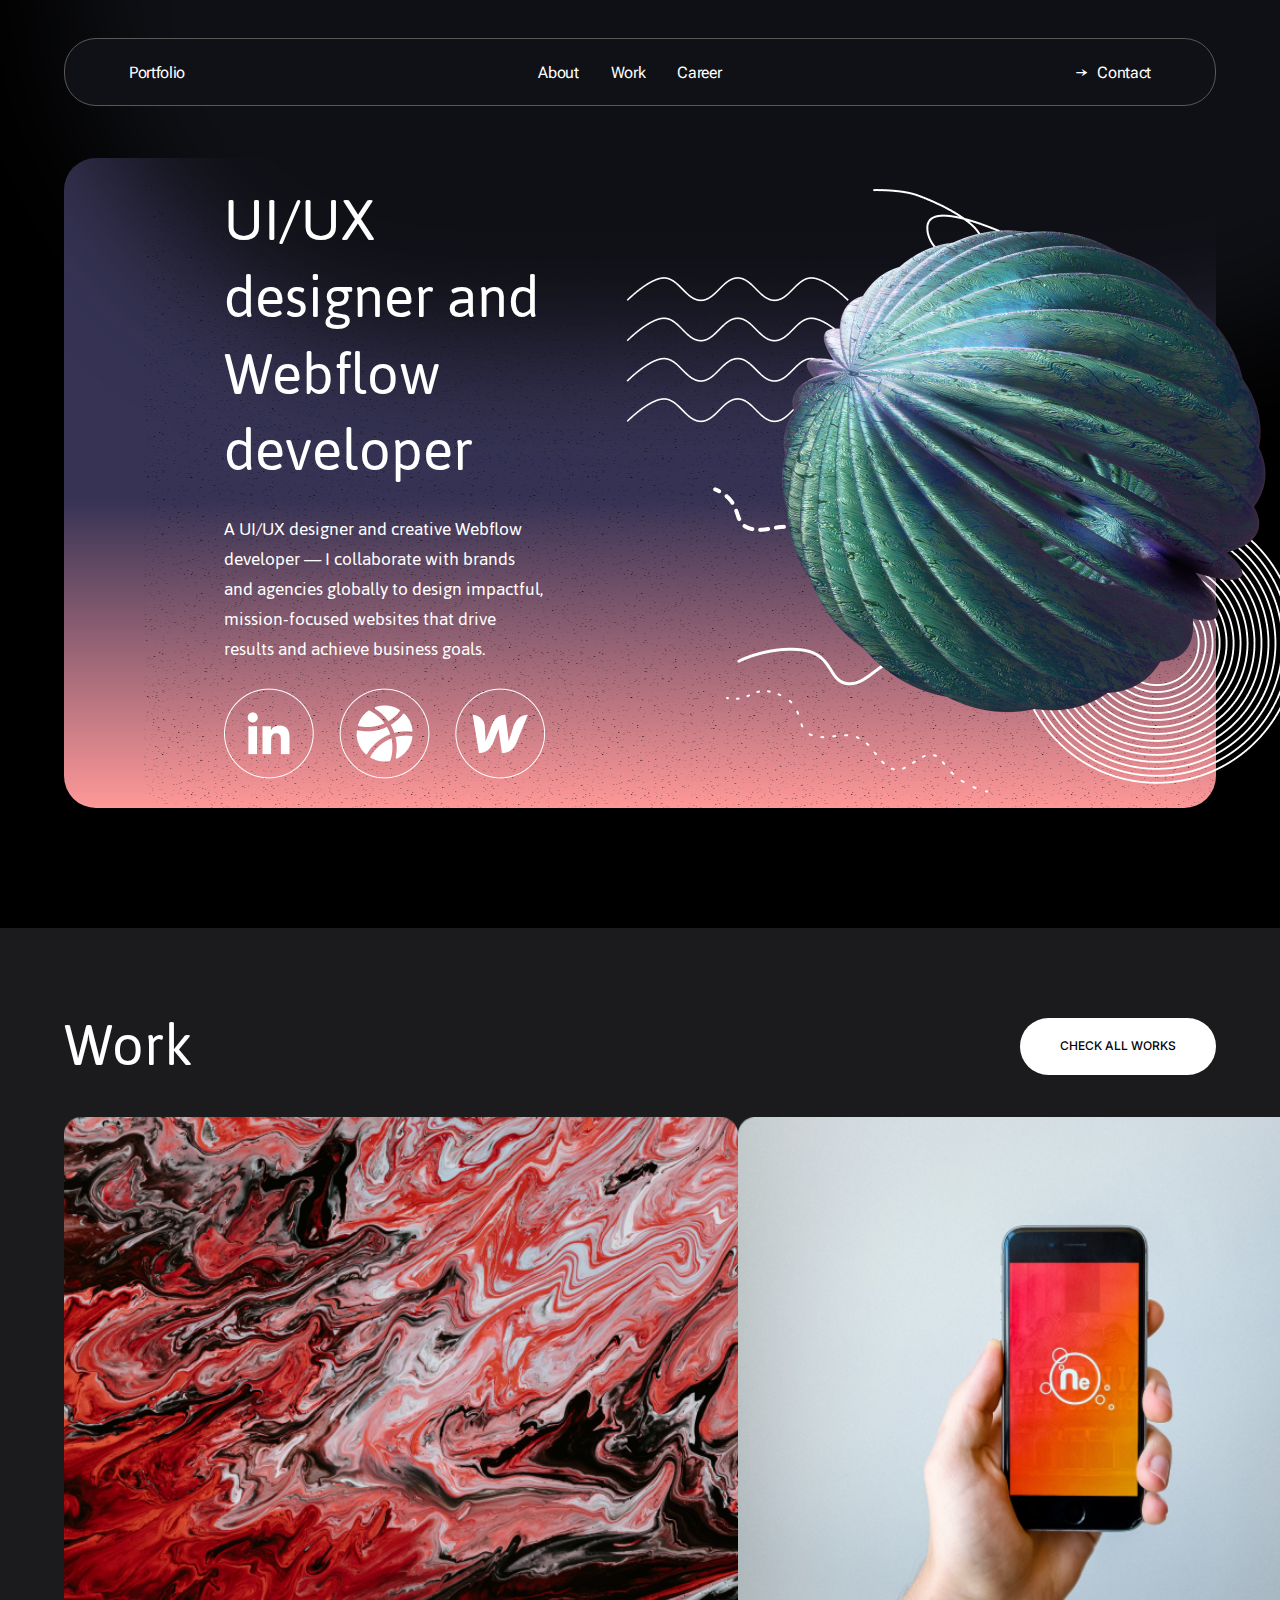
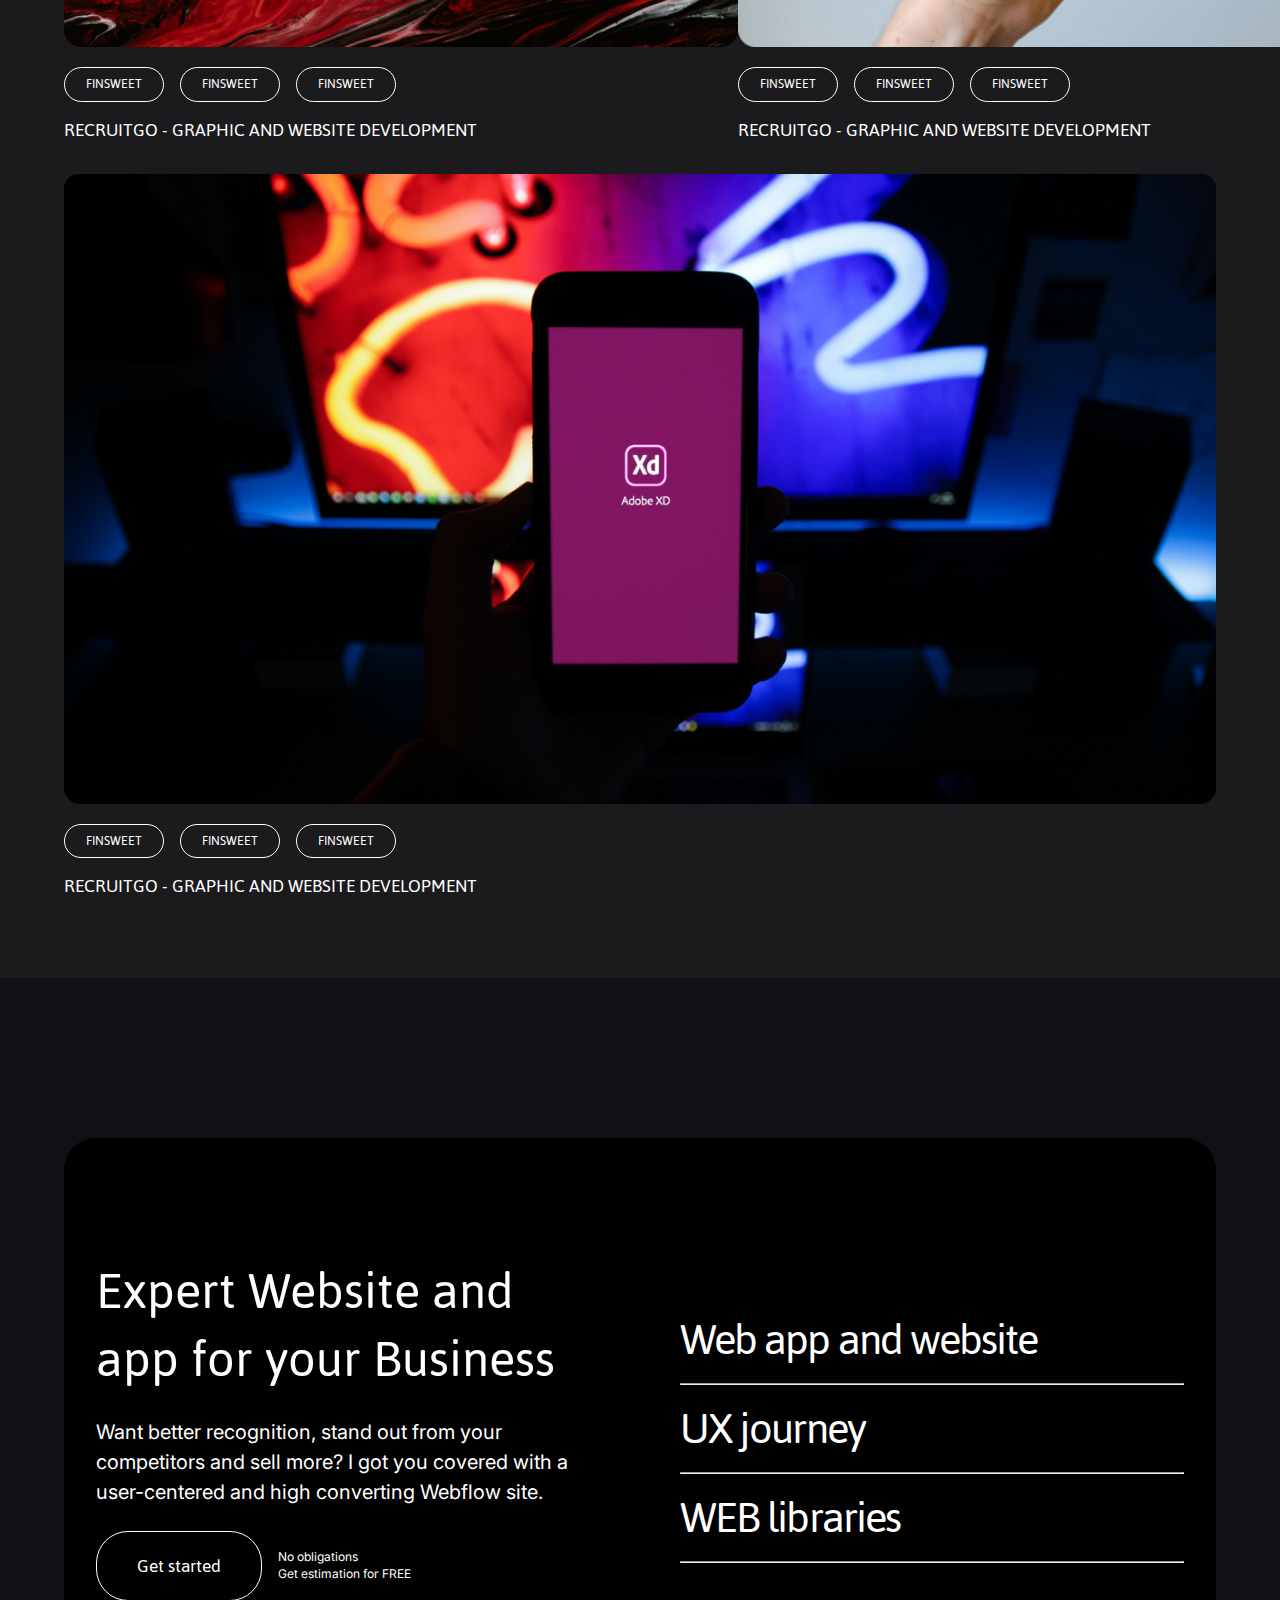
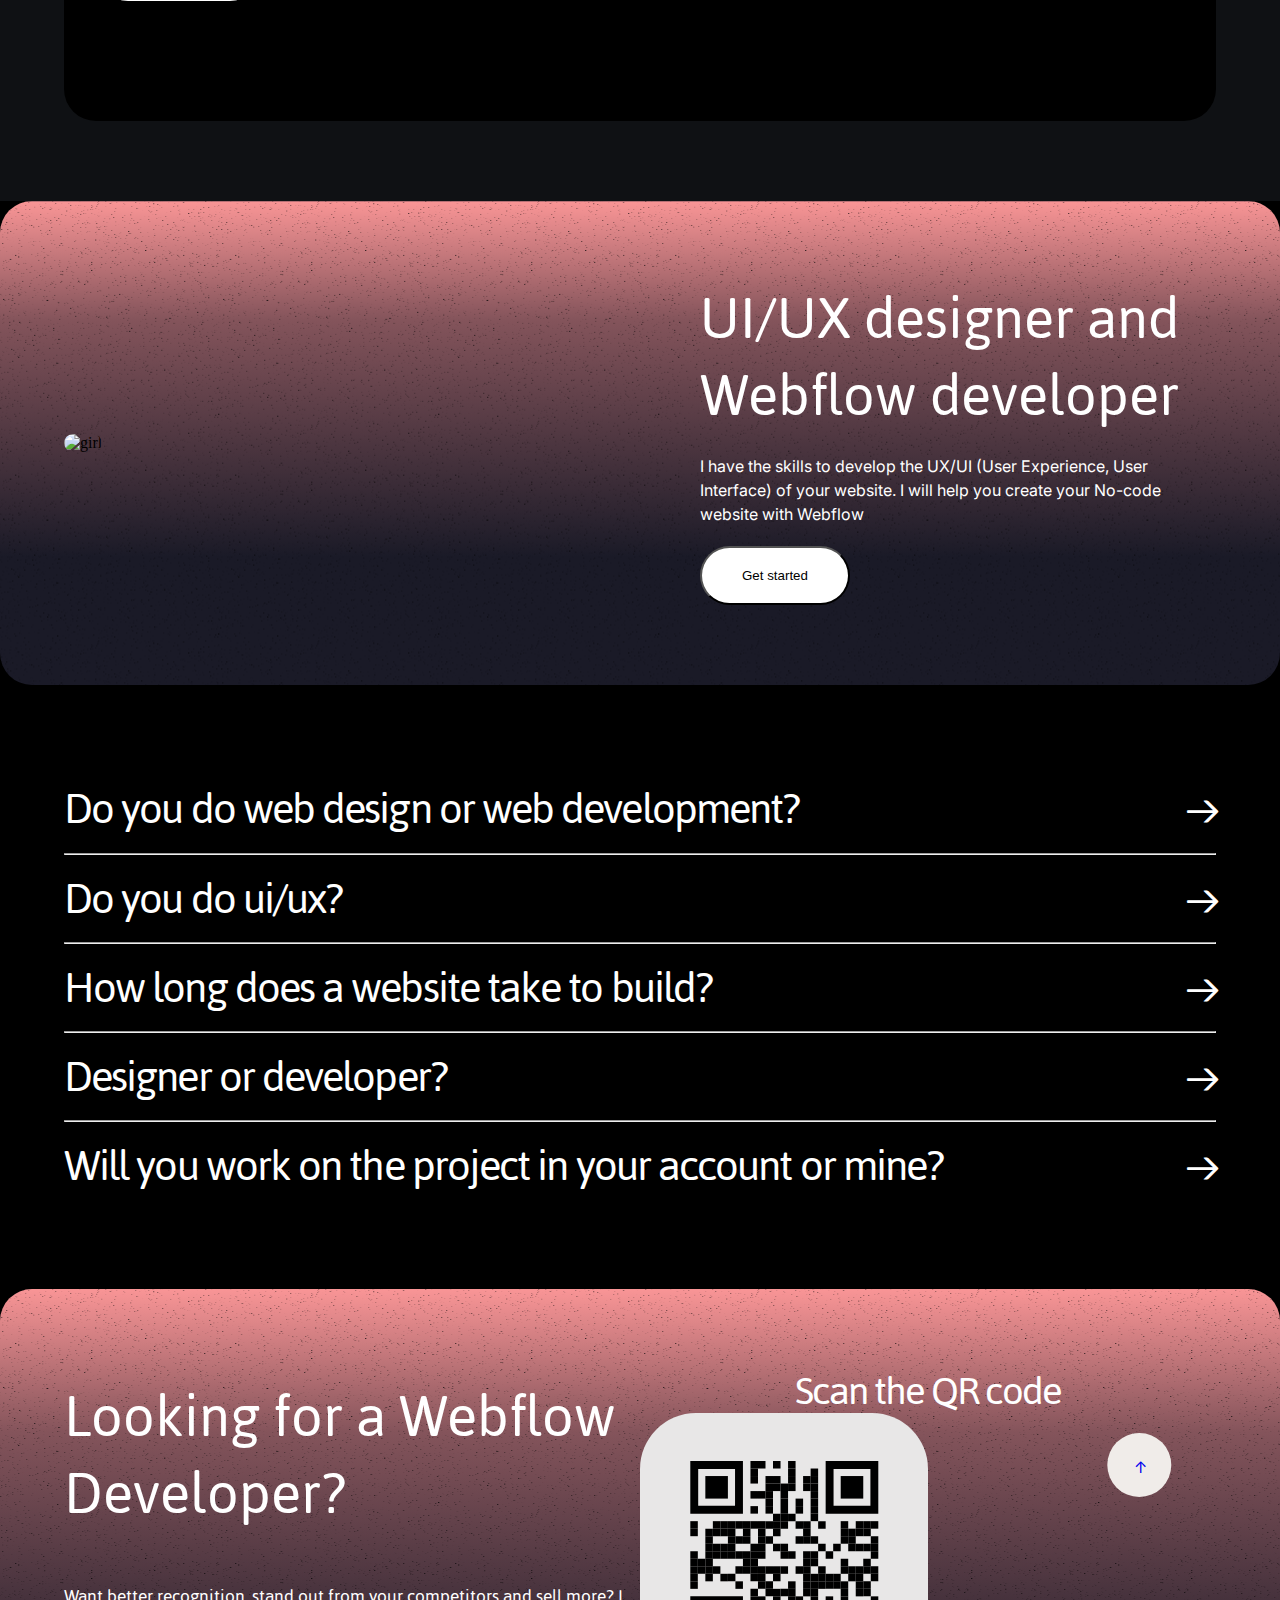
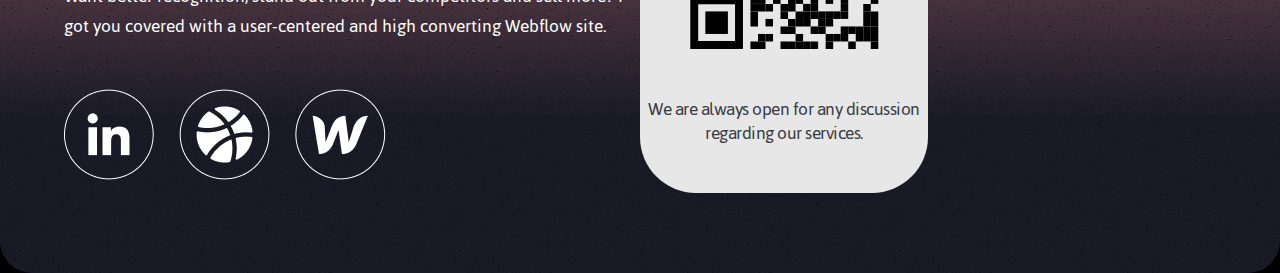
==== main/html/index.html @ be1769ef "new commit" ====
<!DOCTYPE html>
<html lang="en">

<head>
     <meta charset="UTF-8">
     <meta name="viewport" content="width=device-width, initial-scale=1.0">
     <!-- CSS files -->
     <link rel="stylesheet" href="/main/css/styles.css">
     <!-- Google fonts (Roboto flex, Jaldi, Inter) -->
     <link rel="preconnect" href="https://fonts.googleapis.com">
     <link rel="preconnect" href="https://fonts.gstatic.com" crossorigin>
     <link href="https://fonts.googleapis.com/css2?family=Inter:wght@300;400;500;600;700&family=Jaldi:wght@400;700&family=Roboto+Flex:opsz,wght@8..144,300;8..144,400;8..144,500;8..144,600;8..144,700&display=swap"
          rel="stylesheet">
     <title>Portfolio.AT</title>
</head>

<body class="page-wrapper">
     <header class="header">
          <nav class="nav">
               <div>
                    <a href="#">Portfolio</a>
               </div>
               <div class="nav_center">
                    <a href="#">About</a>
                    <a href="#">Work</a>
                    <a href="#">Career</a>
               </div>
               <div>
                    <a href="#" style="display: flex;">
                         <p>→</p>
                         <p style="margin-left: 10px;">Contact</p>
                    </a>
               </div>
          </nav>
          <div class="ellipse"></div>
          <section class="header_content">
               <div class="header_component">
                    <div class="rectangle_bg header_component">
                         <div>
                              <h1 id="header_h1">UI/UX designer and Webflow developer</h1>
                              <p id="header_text">A UI/UX designer and creative Webflow developer — I collaborate with
                                   brands
                                   and agencies globally to design impactful, mission-focused websites that drive
                                   results and
                                   achieve business goals.</p>
                              <div class="header_buttons">
                                   <a href="#"><img src="/pictures/linkedin.png" alt="linkedin"></a>
                                   <a href="#"><img src="/pictures/dribble.png" alt="dribble"></a>
                                   <a href="#"><img src="/pictures/w.png" alt="w"></a>
                              </div>
                         </div>
                         <div>
                              <img id="header_image_wrap" src="/pictures/header_image-wrap.png" alt="header_image-wrap">
                         </div>
                    </div>
               </div>
          </section>
     </header>
     <main class="main global_padding">
          <section class="hero-section">
               <div class="work_column">
                    <h1 id="work_h1">Work</h1>
                    <button id="work_btn">Check all works</button>
               </div>
               <div class="work_images">
                    <div class="work_img1">
                         <img src="/pictures/work_1.png" alt="work_1" width="674" height="530">
                         <div class="work_img_btns">
                              <button>Finsweet</button>
                              <button>Finsweet</button>
                              <button>Finsweet</button>
                         </div>
                         <p id="work_text">RecruitGo - graphic and website development</p>
                    </div>
                    <div class="work_img2">
                         <img src="/pictures/work_2.png" alt="work_2" width="674" height="530">
                         <div class="work_img_btns">
                              <button>Finsweet</button>
                              <button>Finsweet</button>
                              <button>Finsweet</button>
                         </div>
                         <p id="work_text">RecruitGo - graphic and website development</p>
                    </div>
               </div>
               <div>
                    <img id="work3_img" src="/pictures/work_3.png" alt="work_3">
                    <div class="work_img_btns">
                         <button>Finsweet</button>
                         <button>Finsweet</button>
                         <button>Finsweet</button>
                    </div>
                    <p id="work_text">RecruitGo - graphic and website development</p>
               </div>
          </section>
     </main>
     <div class="section2">
          <section class="section2_content">
               <div>
                    <h1 id="section2_h1">Expert Website and app for your Business</h1>
                    <p id="section2_text">Want better recognition, stand out from your competitors and sell more? I
                         got you covered with a user-centered and high converting Webflow site.</p>
                    <div class="section2_end">
                         <button id="get_started">Get started</button>
                         <div class="section2_end_text">
                              <p>No obligations</p>
                              <p>Get estimation for FREE</p>
                         </div>
                    </div>
               </div>
               <div class="section2_second">
                    <h2>Web app and website</h2>
                    <hr>
                    <h2>UX journey</h2>
                    <hr>
                    <h2>WEB libraries</h2>
                    <hr>
               </div>
          </section>
     </div>
     <div class="section3">
          <div class="rectangle_bg">
               <section class="section3_content global_padding">
                    <div>
                         <img src="/pictures/girl.jpg" alt="girl" width="500" height="750" style="border-radius: 16px;">
                    </div>
                    <div>
                         <h2 id="section3_h2">UI/UX designer and Webflow developer</h2>
                         <p id="section3_text">
                              I have the skills to develop the UX/UI (User Experience, User Interface)
                              of your website. I will help you create your No-code website with Webflow
                         </p>
                         <button id="section3_btn">Get started</button>
                    </div>
               </section>
          </div>
     </div>
     <div class="faq_section global_padding">
          <a href="#">
               <p>Do you do web design or web development?</p>
          </a>
          <hr>
          <a href="#">
               <p>Do you do ui/ux?</p>
          </a>
          <hr>
          <a href="#">
               <p>How long does a website take to build?</p>
          </a>
          <hr>
          <a href="#">
               <p>Designer or developer?</p>
          </a>
          <hr>
          <a href="#">
               <p>Will you work on the project in your account or mine?</p>
          </a>
     </div>
     <div class="section3">
          <div class="rectangle_bg global_padding">
               <div class="footer">
                    <div class="footer-content">
                         <div>
                              <h2 id="header_h1">Looking for a Webflow Developer?</h2>
                              <p id="header_text" style="padding: 24px 0;">Want better recognition, stand out from your
                                   competitors and sell more? I got you
                                   covered with a
                                   user-centered and high converting Webflow site.
                              </p>
                              <div class="header_buttons" style="gap: 0;">
                                   <a href="#" style="margin-right: 25px;"><img src="/pictures/linkedin.png"
                                             alt="linkedin"></a>
                                   <a href="#" style="margin-right: 25px;"><img src="/pictures/dribble.png"
                                             alt="dribble"></a>
                                   <a href="#" style="margin-right: 25px;"><img src="/pictures/w.png" alt="w"></a>
                              </div>
                         </div>
                         <div class="footer2">
                              <p id="qr_title">Scan the QR code</p>
                              <div class="qr_rectangle">
                                   <img src="/pictures/Vector.svg" alt="qr code">
                                   <p id="qr_text">We are always open for any discussion regarding our services.</p>
                              </div>
                         </div>
                    </div>
                    <a href="#" class="scrollToTop">
                         <img id="scrollToTopImg" src="/pictures/circle.svg" alt="to the top icon">
                         <p id="scrollToTopArrow">↑</p>
                    </a>
               </div>
          </div>
     </div>


     <script src="/main/js/script.js"></script>
</body>

</html>
---- main/css/styles.css ----
* {
     margin: 0;
     padding: 0;
     box-sizing: border-box;
     scroll-behavior: smooth;
}

*::-webkit-scrollbar {
     width: 0;
}

a:not(.scrollToTop) {
     text-decoration: none;
     color: #fff;
}

body {
     background-color: #000;
}

.page-wrapper {
     max-width: 1536px;
     margin: 0 auto;
}

.global_padding {
     padding: 80px 64px;
}

.header {
     padding: 0 64px 120px 64px;
     background-color: #000;
}

.nav_center {
     display: flex;
     gap: 32px;
}

.ellipse {
     position: absolute;
     top: -45%;
     width: 1455px;
     height: 757.028px;
     border-radius: 1600px;
     background: #0F1015;
     filter: blur(60px);
     z-index: 1;
}

.nav {
     position: relative;
     display: flex;
     justify-content: space-between;
     height: 68px;
     padding: 24px 64px;
     align-items: center;
     gap: 32px;
     border: 1px solid #5C5757;
     border-radius: 32px;
     background: #101116;
     color: #fff;
     margin: 38px 0 52px 0;
     z-index: 2;
}

.header div a {
     font-family: "Roboto Flex";
     font-size: 16px;
     font-style: normal;
     font-weight: 400;
     line-height: 19px;
     letter-spacing: -0.32px;
}

#rectangle_component {
     position: absolute;
     top: 0;
     left: 0;
     width: 777.5px;
     height: 1323.262px;
     transform: rotate(90deg);
     z-index: -1;
}

.header_component {
     position: relative;
     border-radius: 32px;
     height: 650px;
     background: linear-gradient(180deg, #363354 52.45%, #FF9898 100%), linear-gradient(180deg, #CD10FF 0%, #0ABBC7 100%), linear-gradient(180deg, #0F1015 16.93%, #527AFB 99.7%);
     display: flex;
     align-items: center;
     padding: 0 80px;
}

#header_image_wrap {
     position: relative;
     z-index: 1;
     left: 80px;
}

#header_h1 {
     position: relative;
     color: #FFF;
     font-family: "Jaldi";
     font-size: 64px;
     font-style: normal;
     font-weight: 400;
     line-height: 120%;
     z-index: 1;
     margin-bottom: 24px;
     width: 100%;
}

#header_text {
     color: #FFF;
     font-family: "Jaldi";
     font-size: 20px;
     font-style: normal;
     font-weight: 400;
     line-height: 150%;
     z-index: 1;
     margin-bottom: 24px;
     width: 100%;
}

.header_buttons {
     display: flex;
     justify-content: start;
     gap: 25px;
}

.main {
     width: 100%;
     background-color: #1B1B1D;
}

.hero_section {
     display: flex;
     width: 1280px;
     flex-direction: column;
     align-items: flex-start;
     gap: 80px;
}

.work_column {
     display: flex;
     justify-content: space-between;
     align-items: center;
     padding-bottom: 32px;
}

#work_h1 {
     color: #FFF;
     font-family: "Jaldi";
     font-size: 64px;
     font-style: normal;
     font-weight: 400;
     line-height: 120%;
}

#work_btn {
     padding: 20px 40px;
     justify-content: center;
     align-items: center;
     gap: 8px;
     border: none;
     border-radius: 32px;
     background: #FFF;
     color: #000;
     font-family: "Inter";
     font-size: 12px;
     font-style: normal;
     font-weight: 500;
     line-height: 140%;
     text-transform: uppercase;
}

.work_images {
     display: flex;
     justify-content: space-between;
}

.work_img_btns {
     display: flex;
     gap: 16px;
     margin: 16px 0;
}

.work_img_btns button {
     display: flex;
     width: 100px;
     padding: 8px 16px;
     justify-content: center;
     align-items: center;
     border-radius: 32px;
     border: 1px solid #FFF;
     color: #FFF;
     text-align: center;
     font-family: "Jaldi";
     font-size: 14px;
     font-style: normal;
     font-weight: 400;
     line-height: 120%;
     text-transform: uppercase;
     background: none;
}

#work_text {
     color: #FFF;
     font-family: "Jaldi";
     font-size: 20px;
     font-style: normal;
     font-weight: 400;
     line-height: 120%;
     text-transform: uppercase;
}

#work3_img {
     border-radius: 16px;
     padding-top: 32px;
     width: 100%;
}

.section2 {
     padding: 80px 64px;
     background-color: #0F1114;
     display: flex;
}

.section2_content {
     display: flex;
     align-items: center;
     padding: 120px 32px;
     gap: 80px;
     background-color: #000;
     margin-top: 80px;
     border-radius: 32px;
     height: auto;
     width: 100%;
}

.section2_content div {
     flex: 1;
}

#section2_h1 {
     color: #FFF;
     font-family: "Jaldi";
     font-size: 56px;
     font-style: normal;
     font-weight: 400;
     line-height: 120%;
}

#section2_text {
     color: #FFF;
     text-overflow: ellipsis;
     font-family: "Inter";
     font-size: 20px;
     font-style: normal;
     font-weight: 400;
     line-height: 150%;
     margin: 24px 0;
}

.section2_end {
     display: flex;
     gap: 16px;
     align-items: center;
}

.section2_end_text {
     color: #FFF;
     font-family: "Inter";
     font-size: 12px;
     font-style: normal;
     font-weight: 400;
     line-height: 140%;
}

#get_started {
     color: #FFF;
     font-family: "Jaldi";
     font-size: 20px;
     font-style: normal;
     font-weight: 400;
     line-height: 140%;
     padding: 20px 40px;
     background: none;
     border-radius: 32px;
     border: 1px solid #FFF;
}

.section2_second h2 {
     color: #FFF;
     font-family: "Jaldi";
     font-size: 48px;
     font-style: normal;
     font-weight: 400;
     line-height: 115%;
     letter-spacing: -1.92px;
     padding: 16px 0;
}

.section3 {
     border-radius: 32px;
     background: linear-gradient(180deg, #F99596 0%, #84545B 24.53%, #1A1A27 73.59%), linear-gradient(180deg, #4769D7 0%, #010101 70.06%), #FFF;
     z-index: -3;
     background-size: cover;
     background-position: center;
}

.rectangle_bg {
     background-image: url('/pictures/Rectangle.png');
}

.section3_content {
     display: flex;
     justify-content: space-between;
     align-items: center;
     gap: 120px;
}

.section3_content div {
     flex: 1;
}

#section3_h2 {
     color: #FFF;
     font-family: "Jaldi";
     font-size: 64px;
     font-style: normal;
     font-weight: 400;
     line-height: 120%;
}

#section3_text {
     color: #FFF;
     font-family: "Inter";
     font-size: 16px;
     font-style: normal;
     font-weight: 400;
     line-height: 150%;
     padding: 20px 0;
     width: 500px;
}

#section3_btn {
     display: flex;
     padding: 20px 40px;
     justify-content: center;
     align-items: center;
     border-radius: 32px;
     background: #FFF;
}

.faq_section p {
     position: relative;
     color: #FFF;
     font-family: "Jaldi";
     font-size: 48px;
     font-style: normal;
     font-weight: 400;
     line-height: 115%;
     letter-spacing: -1.92px;
     padding: 16px 0;
}

.faq_section p::after {
     position: absolute;
     content: "→";
     right: 0;
}


.footer-content {
     display: flex;
     align-items: center;
     justify-content: space-between;
}

.footer {
     position: relative;
     display: flex;
     align-items: center;
     justify-content: space-between;
}


.footer div {
     flex: 1;
}



.scrollToTop {
     position: absolute;
     top: 64px;
     right: 44px;
}

#scrollToTopImg {
     position: relative;
}

#scrollToTopArrow {
     position: absolute;
     top: 34%;
     right: 39%;
     font-family: "Inter";
}

#qr_title {
     color: #FFF;
     text-align: center;
     font-family: "Jaldi";
     font-size: 44px;
     font-style: normal;
     font-weight: 400;
     line-height: 100%;
     letter-spacing: -1.98px;
}

.qr_rectangle {
     display: flex;
     padding: 48px 0px;
     flex-direction: column;
     justify-content: center;
     align-items: center;
     width: 50%;
     gap: 48px;
     border-radius: 56px;
     background: linear-gradient(0deg, #E8E7E7 0%, #E8E7E7 100%), linear-gradient(180deg, #F6F9FF 0%, #A1B6FE 100%);
}

#qr_text {
     color: #383B43;
     text-align: center;
     font-family: "Jaldi";
     font-size: 20px;
     font-style: normal;
     font-weight: 400;
     line-height: 24px;
     letter-spacing: -0.5px;
}
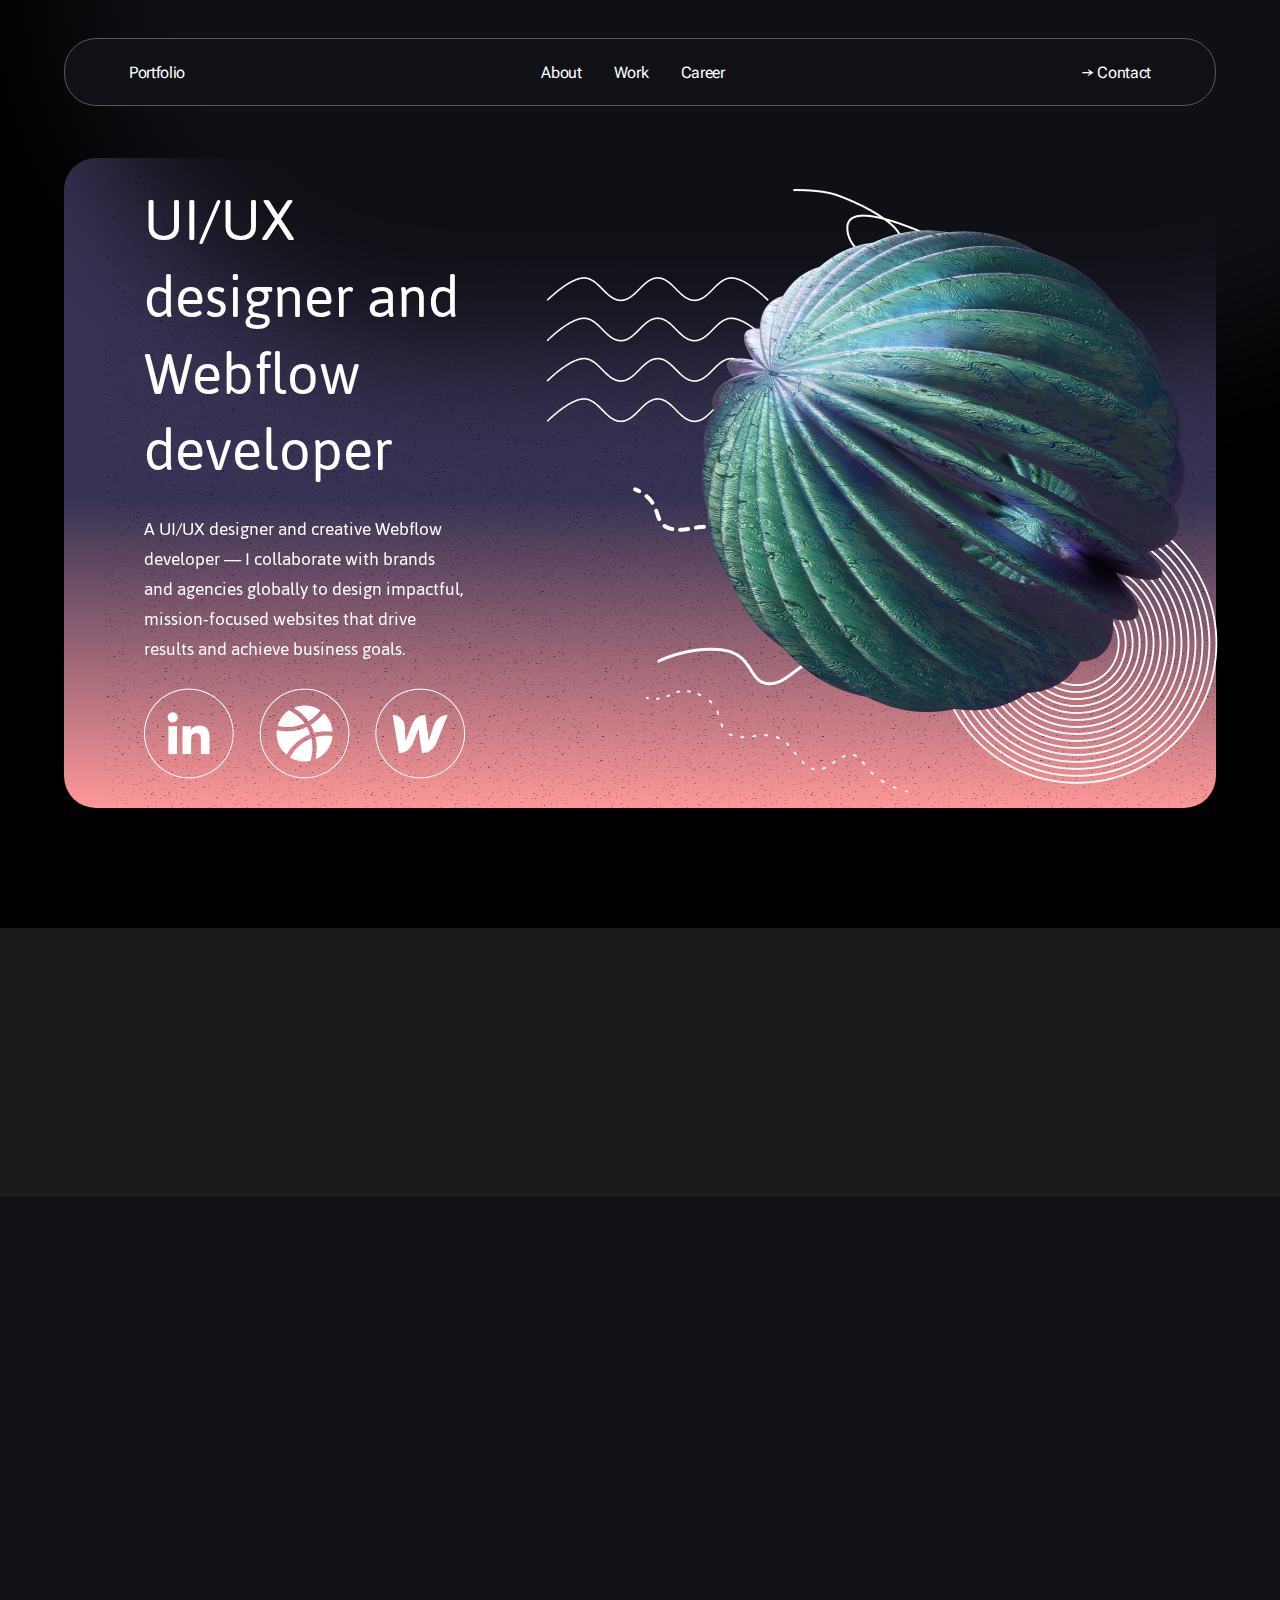
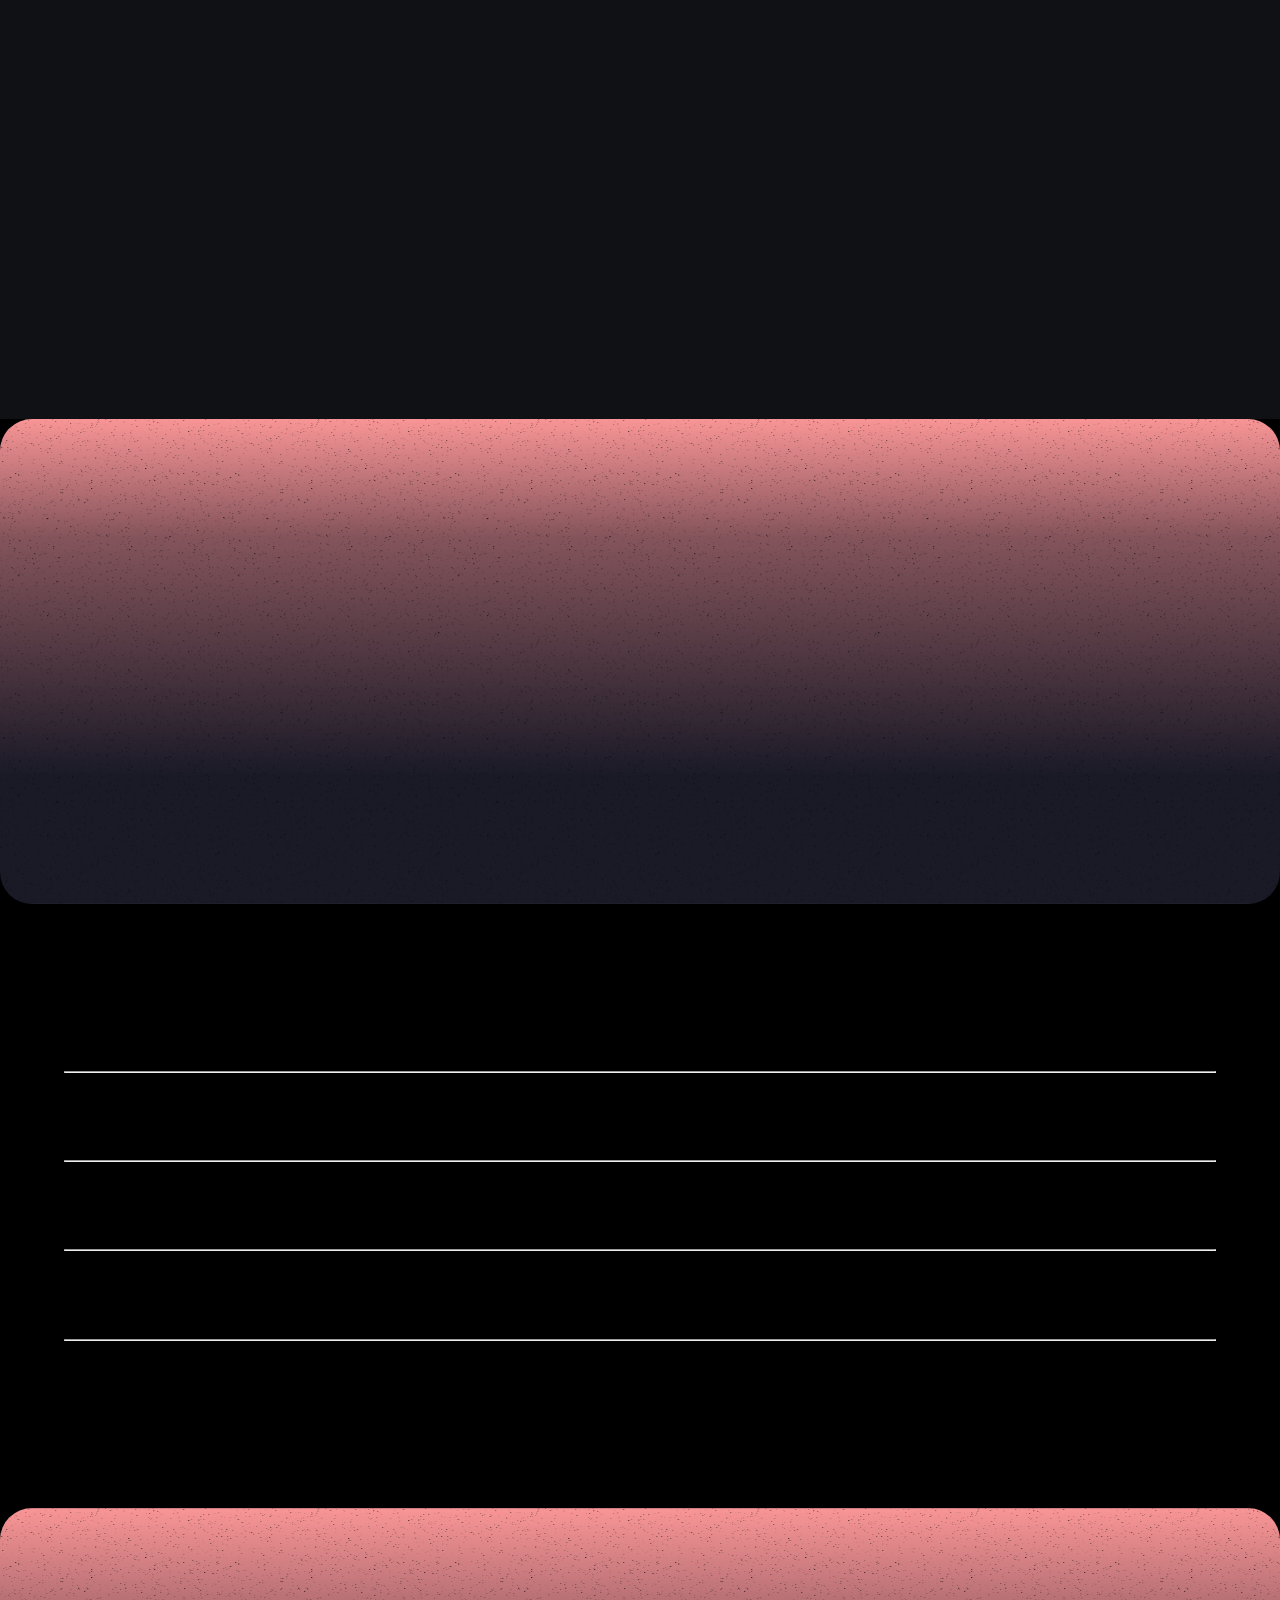
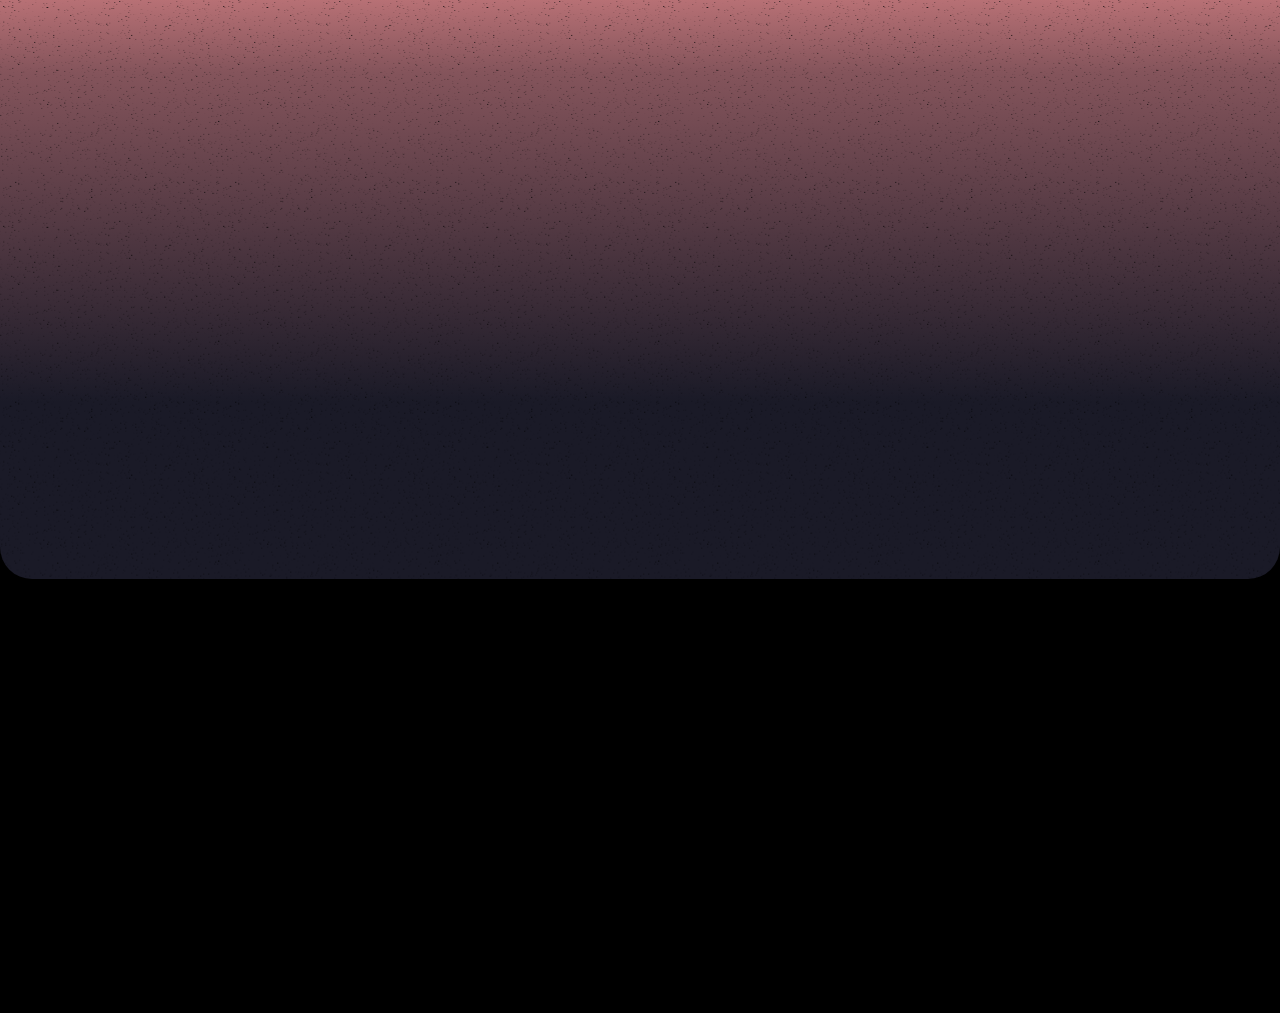
==== commit 1b46082e: "added footer and animations" ====
--- a/main/html/index.html
+++ b/main/html/index.html
@@ -2,6 +2,7 @@
 <html lang="en">
 
 <head>
+
      <meta charset="UTF-8">
      <meta name="viewport" content="width=device-width, initial-scale=1.0">
      <!-- CSS files -->
@@ -11,24 +12,26 @@
      <link rel="preconnect" href="https://fonts.gstatic.com" crossorigin>
      <link href="https://fonts.googleapis.com/css2?family=Inter:wght@300;400;500;600;700&family=Jaldi:wght@400;700&family=Roboto+Flex:opsz,wght@8..144,300;8..144,400;8..144,500;8..144,600;8..144,700&display=swap"
           rel="stylesheet">
+     <!-- AOS -->
+     <link href="https://unpkg.com/aos@2.3.1/dist/aos.css" rel="stylesheet">
+
      <title>Portfolio.AT</title>
 </head>
 
 <body class="page-wrapper">
      <header class="header">
-          <nav class="nav">
+          <nav class="nav" data-aos="fade-down">
                <div>
-                    <a href="#">Portfolio</a>
+                    <a href="#" target="_blank">Portfolio</a>
                </div>
                <div class="nav_center">
-                    <a href="#">About</a>
-                    <a href="#">Work</a>
-                    <a href="#">Career</a>
+                    <a href="#" target="_blank">About</a>
+                    <a href="#" target="_blank">Work</a>
+                    <a href="#" target="_blank">Career</a>
                </div>
                <div>
-                    <a href="#" style="display: flex;">
-                         <p>→</p>
-                         <p style="margin-left: 10px;">Contact</p>
+                    <a href="#" style="display: flex;" style="margin-left: 10px;">
+                         <p>→ Contact</p>
                     </a>
                </div>
           </nav>
@@ -37,34 +40,57 @@
                <div class="header_component">
                     <div class="rectangle_bg header_component">
                          <div>
-                              <h1 id="header_h1">UI/UX designer and Webflow developer</h1>
-                              <p id="header_text">A UI/UX designer and creative Webflow developer — I collaborate with
+                              <h1 id="header_h1" data-aos="fade-right">UI/UX designer and Webflow developer</h1>
+                              <p id="header_text" data-aos="fade-right">A UI/UX designer and creative Webflow developer
+                                   — I collaborate with
                                    brands
                                    and agencies globally to design impactful, mission-focused websites that drive
                                    results and
                                    achieve business goals.</p>
-                              <div class="header_buttons">
+                              <div class="header_buttons" data-aos="fade-right">
                                    <a href="#"><img src="/pictures/linkedin.png" alt="linkedin"></a>
                                    <a href="#"><img src="/pictures/dribble.png" alt="dribble"></a>
                                    <a href="#"><img src="/pictures/w.png" alt="w"></a>
                               </div>
                          </div>
                          <div>
-                              <img id="header_image_wrap" src="/pictures/header_image-wrap.png" alt="header_image-wrap">
+                              <img id="header_image_wrap" data-aos="zoom-in" src="/pictures/header_image-wrap.png"
+                                   alt="header_image-wrap">
                          </div>
                     </div>
                </div>
           </section>
      </header>
+
      <main class="main global_padding">
           <section class="hero-section">
                <div class="work_column">
-                    <h1 id="work_h1">Work</h1>
-                    <button id="work_btn">Check all works</button>
-               </div>
-               <div class="work_images">
-                    <div class="work_img1">
-                         <img src="/pictures/work_1.png" alt="work_1" width="674" height="530">
+                    <h1 id="work_h1" data-aos="fade-right">Work</h1>
+                    <button id="work_btn" data-aos="fade-left" onclick="toggleWorkSection()">Check all works</button>
+               </div>
+               <div class="works">
+                    <div class="work_images">
+                         <div class="work_img1">
+                              <img src="/pictures/work_1.png" alt="work_1" width="674" height="530">
+                              <div class="work_img_btns">
+                                   <button>Finsweet</button>
+                                   <button>Finsweet</button>
+                                   <button>Finsweet</button>
+                              </div>
+                              <p id="work_text">RecruitGo - graphic and website development</p>
+                         </div>
+                         <div class="work_img2">
+                              <img src="/pictures/work_2.png" alt="work_2" width="674" height="530">
+                              <div class="work_img_btns">
+                                   <button>Finsweet</button>
+                                   <button>Finsweet</button>
+                                   <button>Finsweet</button>
+                              </div>
+                              <p id="work_text">RecruitGo - graphic and website development</p>
+                         </div>
+                    </div>
+                    <div>
+                         <img id="work3_img" src="/pictures/work_3.png" alt="work_3">
                          <div class="work_img_btns">
                               <button>Finsweet</button>
                               <button>Finsweet</button>
@@ -72,42 +98,24 @@
                          </div>
                          <p id="work_text">RecruitGo - graphic and website development</p>
                     </div>
-                    <div class="work_img2">
-                         <img src="/pictures/work_2.png" alt="work_2" width="674" height="530">
-                         <div class="work_img_btns">
-                              <button>Finsweet</button>
-                              <button>Finsweet</button>
-                              <button>Finsweet</button>
-                         </div>
-                         <p id="work_text">RecruitGo - graphic and website development</p>
-                    </div>
-               </div>
-               <div>
-                    <img id="work3_img" src="/pictures/work_3.png" alt="work_3">
-                    <div class="work_img_btns">
-                         <button>Finsweet</button>
-                         <button>Finsweet</button>
-                         <button>Finsweet</button>
-                    </div>
-                    <p id="work_text">RecruitGo - graphic and website development</p>
                </div>
           </section>
      </main>
      <div class="section2">
-          <section class="section2_content">
+          <section class="section2_content" data-aos="fade-right">
                <div>
                     <h1 id="section2_h1">Expert Website and app for your Business</h1>
                     <p id="section2_text">Want better recognition, stand out from your competitors and sell more? I
                          got you covered with a user-centered and high converting Webflow site.</p>
                     <div class="section2_end">
-                         <button id="get_started">Get started</button>
+                         <a href="#" target="_blank"><button id="get_started">Get started</button></a>
                          <div class="section2_end_text">
                               <p>No obligations</p>
                               <p>Get estimation for FREE</p>
                          </div>
                     </div>
                </div>
-               <div class="section2_second">
+               <div class="section2_second" data-aos="fade-left">
                     <h2>Web app and website</h2>
                     <hr>
                     <h2>UX journey</h2>
@@ -121,9 +129,10 @@
           <div class="rectangle_bg">
                <section class="section3_content global_padding">
                     <div>
-                         <img src="/pictures/girl.jpg" alt="girl" width="500" height="750" style="border-radius: 16px;">
-                    </div>
-                    <div>
+                         <img data-aos="zoom-in-right" src="/pictures/girl.jpg" alt="girl" width="500" height="750"
+                              style="border-radius: 16px;">
+                    </div>
+                    <div data-aos="fade-left">
                          <h2 id="section3_h2">UI/UX designer and Webflow developer</h2>
                          <p id="section3_text">
                               I have the skills to develop the UX/UI (User Experience, User Interface)
@@ -136,30 +145,30 @@
      </div>
      <div class="faq_section global_padding">
           <a href="#">
-               <p>Do you do web design or web development?</p>
-          </a>
-          <hr>
-          <a href="#">
-               <p>Do you do ui/ux?</p>
-          </a>
-          <hr>
-          <a href="#">
-               <p>How long does a website take to build?</p>
-          </a>
-          <hr>
-          <a href="#">
-               <p>Designer or developer?</p>
-          </a>
-          <hr>
-          <a href="#">
-               <p>Will you work on the project in your account or mine?</p>
+               <p data-aos="fade-right">Do you do web design or web development?</p>
+          </a>
+          <hr>
+          <a href="#">
+               <p data-aos="fade-right">Do you do ui/ux?</p>
+          </a>
+          <hr>
+          <a href="#">
+               <p data-aos="fade-right">How long does a website take to build?</p>
+          </a>
+          <hr>
+          <a href="#">
+               <p data-aos="fade-right">Designer or developer?</p>
+          </a>
+          <hr>
+          <a href="#">
+               <p data-aos="fade-right">Will you work on the project in your account or mine?</p>
           </a>
      </div>
      <div class="section3">
           <div class="rectangle_bg global_padding">
-               <div class="footer">
+               <div class="preFooter">
                     <div class="footer-content">
-                         <div>
+                         <div data-aos="fade-right">
                               <h2 id="header_h1">Looking for a Webflow Developer?</h2>
                               <p id="header_text" style="padding: 24px 0;">Want better recognition, stand out from your
                                    competitors and sell more? I got you
@@ -174,7 +183,7 @@
                                    <a href="#" style="margin-right: 25px;"><img src="/pictures/w.png" alt="w"></a>
                               </div>
                          </div>
-                         <div class="footer2">
+                         <div class="footer2" data-aos="flip-left">
                               <p id="qr_title">Scan the QR code</p>
                               <div class="qr_rectangle">
                                    <img src="/pictures/Vector.svg" alt="qr code">
@@ -182,15 +191,58 @@
                               </div>
                          </div>
                     </div>
-                    <a href="#" class="scrollToTop">
-                         <img id="scrollToTopImg" src="/pictures/circle.svg" alt="to the top icon">
-                         <p id="scrollToTopArrow">↑</p>
-                    </a>
-               </div>
-          </div>
-     </div>
-
-
+                    <button id="scrollToTopArrow" data-aos="fade-up">↑</button>
+               </div>
+          </div>
+     </div>
+     <footer class="footer">
+          <div class="footer-column">
+               <p class="footerHeading" data-aos="fade-up">Portfolio</p>
+          </div>
+          <div class="footer-column" data-aos="fade-up">
+               <p class="footerHeading">RESOURCES</p>
+               <a href="#" target="_blank" class="footerLink">Webflow portfolio</a>
+               <a href="#" target="_blank" class="footerLink">Webflow x Figma</a>
+               <a href="#" target="_blank" class="footerLink">Webflow documentation</a>
+               <a href="#" target="_blank" class="footerLink">Why Webflow?</a>
+               <a href="#" target="_blank" class="footerLink">Link Five</a>
+          </div>
+          <div class="footer-column" data-aos="fade-up">
+               <p class="footerHeading">Webflow Services</p>
+               <a href="#" target="_blank" class="footerLink">Webflow Web Design</a>
+               <a href="#" target="_blank" class="footerLink">Webflow development</a>
+               <a href="#" target="_blank" class="footerLink">Webflow expert</a>
+               <a href="#" target="_blank" class="footerLink">Webflow Developer</a>
+               <a href="#" target="_blank" class="footerLink">Webflow SEO</a>
+          </div>
+          <div class="footer-column" data-aos="fade-up">
+               <p class="footerHeading">EXPERTISES</p>
+               <a href="#" target="_blank" class="footerLink">Webflow expertise</a>
+               <a href="#" target="_blank" class="footerLink">Client-First Ambassador</a>
+               <a href="#" target="_blank" class="footerLink">Finsweet</a>
+               <a href="#" target="_blank" class="footerLink">Relume library</a>
+          </div>
+          <div class="footer-column" data-aos="fade-up">
+               <p class="footerHeading">Column Four</p>
+               <a href="#" target="_blank" class="footerLink">Fundraising</a>
+               <a href="#" target="_blank" class="footerLink">Link Seventeen</a>
+               <a href="#" target="_blank" class="footerLink">Link Eighteen</a>
+               <a href="#" target="_blank" class="footerLink">Link Nineteen</a>
+               <a href="#" target="_blank" class="footerLink">Link Twenty</a>
+          </div>
+          <div class="footer-column" data-aos="fade-up">
+               <p class="footerHeading">Column Five</p>
+               <a href="#" target="_blank" class="footerLink">Site Map</a>
+               <a href="#" target="_blank" class="footerLink">Contact</a>
+               <a href="#" target="_blank" class="footerLink">Blog</a>
+               <a href="#" target="_blank" class="footerLink">Link Twenty Four</a>
+               <a href="#" target="_blank" class="footerLink">Link Twenty Five</a>
+          </div>
+     </footer>
+
+     <!-- AOS -->
+     <script src="https://unpkg.com/aos@2.3.1/dist/aos.js"></script>
+     <!-- JS -->
      <script src="/main/js/script.js"></script>
 </body>
 
--- a/main/css/styles.css
+++ b/main/css/styles.css
@@ -30,6 +30,13 @@
 .header {
      padding: 0 64px 120px 64px;
      background-color: #000;
+}
+
+
+
+.nav a:hover {
+     border-bottom: solid #fff 1px;
+     transition: 0.5s;
 }
 
 .nav_center {
@@ -90,7 +97,7 @@
      background: linear-gradient(180deg, #363354 52.45%, #FF9898 100%), linear-gradient(180deg, #CD10FF 0%, #0ABBC7 100%), linear-gradient(180deg, #0F1015 16.93%, #527AFB 99.7%);
      display: flex;
      align-items: center;
-     padding: 0 80px;
+     padding: 0 40px;
 }
 
 #header_image_wrap {
@@ -143,6 +150,18 @@
      gap: 80px;
 }
 
+.works {
+     overflow: hidden;
+     max-height: 0;
+     transition: max-height 0.5s ease-out;
+}
+
+.works.show {
+     max-height: 1500px;
+     transition: max-height 0.5s ease-out;
+}
+
+
 .work_column {
      display: flex;
      justify-content: space-between;
@@ -326,6 +345,7 @@
      flex: 1;
 }
 
+
 #section3_h2 {
      color: #FFF;
      font-family: "Jaldi";
@@ -370,7 +390,13 @@
 .faq_section p::after {
      position: absolute;
      content: "→";
-     right: 0;
+     margin-left: 20px;
+     transition: 0.8s;
+}
+
+.faq_section p:hover::after {
+     transform: translateX(100%);
+     transition: 0.5s;
 }
 
 
@@ -380,7 +406,7 @@
      justify-content: space-between;
 }
 
-.footer {
+.preFooter {
      position: relative;
      display: flex;
      align-items: center;
@@ -388,27 +414,27 @@
 }
 
 
-.footer div {
+.preFooter div {
      flex: 1;
-}
-
-
-
-.scrollToTop {
-     position: absolute;
-     top: 64px;
-     right: 44px;
-}
-
-#scrollToTopImg {
-     position: relative;
 }
 
 #scrollToTopArrow {
      position: absolute;
-     top: 34%;
-     right: 39%;
+     background-color: #fff;
+     border-radius: 100%;
+     width: 70px;
+     height: 70px;
+     border: none;
      font-family: "Inter";
+     font-weight: 400;
+     font-size: 28px;
+     transition: 0.3s;
+     top: 0;
+     right: 0;
+}
+
+#scrollToTopArrow:hover {
+     padding-bottom: 10px;
 }
 
 #qr_title {
@@ -430,6 +456,7 @@
      align-items: center;
      width: 50%;
      gap: 48px;
+     margin: 24px 175px;
      border-radius: 56px;
      background: linear-gradient(0deg, #E8E7E7 0%, #E8E7E7 100%), linear-gradient(180deg, #F6F9FF 0%, #A1B6FE 100%);
 }
@@ -443,4 +470,44 @@
      font-weight: 400;
      line-height: 24px;
      letter-spacing: -0.5px;
+     width: 345px;
+     height: 80px;
+}
+
+.footer {
+     display: flex;
+     justify-content: space-between;
+     padding: 80px 64px;
+
+}
+
+.footer-column {
+     display: flex;
+     flex-direction: column;
+}
+
+.footerHeading {
+     color: #fff;
+     font-family: "Jaldi";
+     font-size: 20px;
+     font-style: normal;
+     font-weight: 400;
+     line-height: 150%;
+     text-transform: uppercase;
+     margin-bottom: 24px;
+}
+
+.footerLink {
+     color: #fff;
+     font-family: "Jaldi";
+     font-size: 16px;
+     font-style: normal;
+     font-weight: 400;
+     line-height: 150%;
+     margin-bottom: 16px;
+     transition: 0.3s;
+}
+
+.footerLink:hover {
+     transform: scale(105%);
 }